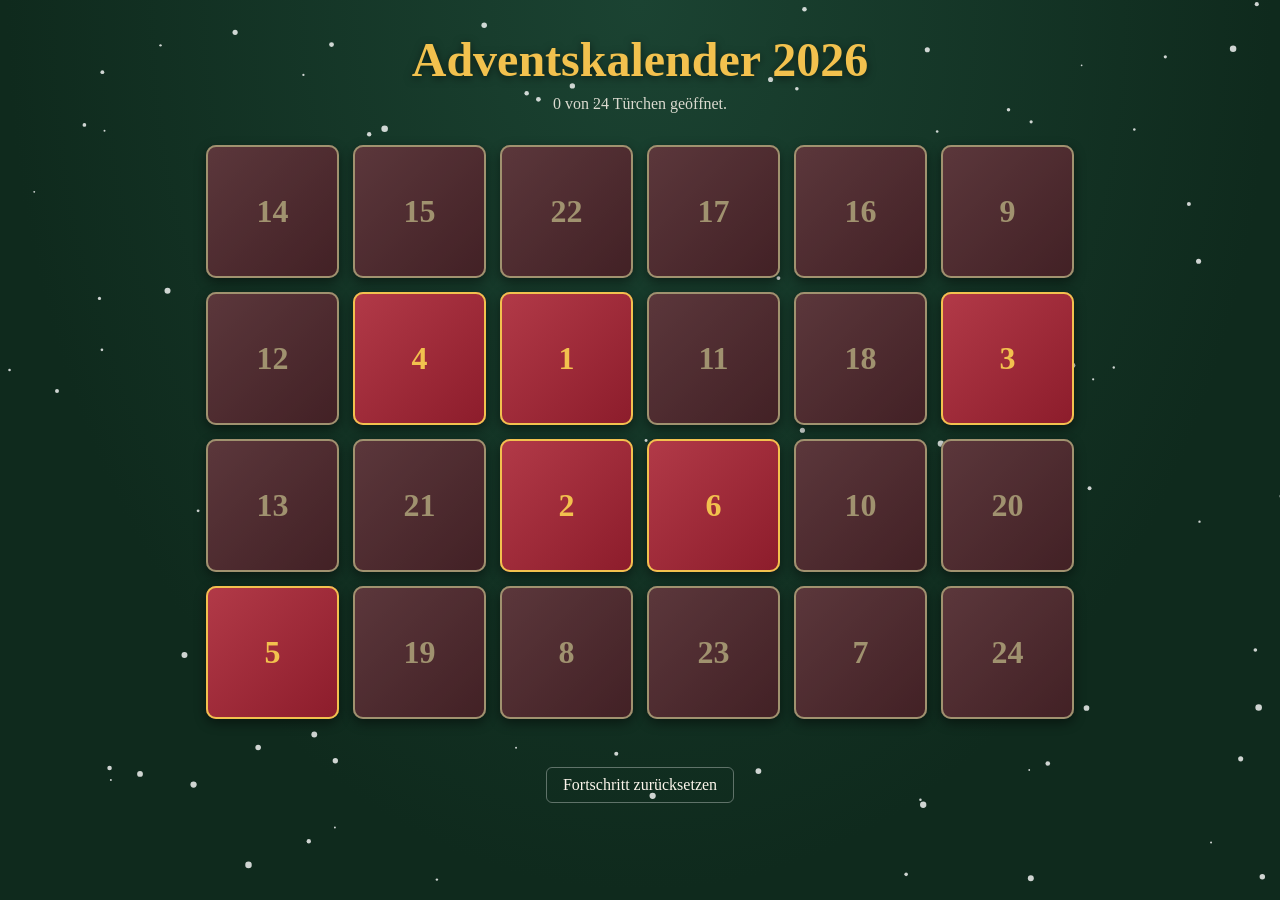
==== index.html @ be3692cd "Digitaler Adventskalender: 24 Türchen, Datumssperre, Speicherung, Schneefall Co-Authored-By: Claude " ====
<!doctype html>
<html lang="de">
<head>
  <meta charset="utf-8">
  <meta name="viewport" content="width=device-width, initial-scale=1">
  <title>Digitaler Adventskalender</title>
  <link rel="stylesheet" href="style.css">
</head>
<body>
  <canvas id="schnee" aria-hidden="true"></canvas>

  <header>
    <h1>Adventskalender <span id="jahr"></span></h1>
    <p id="status"></p>
  </header>

  <main id="kalender" aria-label="24 Türchen"></main>

  <footer>
    <button id="zuruecksetzen" type="button">Fortschritt zurücksetzen</button>
  </footer>

  <dialog id="dialog">
    <article>
      <p class="tag" id="dialog-tag"></p>
      <h2 id="dialog-titel"></h2>
      <div id="dialog-inhalt"></div>
      <button id="dialog-schliessen" type="button">Schließen</button>
    </article>
  </dialog>

  <script src="inhalte.js"></script>
  <script src="app.js"></script>
</body>
</html>
---- style.css ----
:root {
  --bg: #0f2a1d;
  --bg2: #1b4332;
  --tuer: #b23a48;
  --tuer2: #8c1c2b;
  --gold: #f2c14e;
  --text: #fdf6ec;
  --offen: #2d6a4f;
  --gesperrt: #4a4e57;
}
* { box-sizing: border-box; }
body {
  margin: 0;
  min-height: 100vh;
  font-family: Georgia, "Times New Roman", serif;
  color: var(--text);
  background: radial-gradient(ellipse at top, var(--bg2), var(--bg) 70%);
  background-attachment: fixed;
}
#schnee { position: fixed; inset: 0; pointer-events: none; z-index: 0; }
header, main, footer { position: relative; z-index: 1; }
header { text-align: center; padding: 2rem 1rem 1rem; }
h1 { margin: 0; font-size: clamp(1.8rem, 5vw, 3rem); color: var(--gold); text-shadow: 0 2px 8px #0008; }
#status { margin: .5rem 0 0; opacity: .85; }

#kalender {
  display: grid;
  grid-template-columns: repeat(6, 1fr);
  gap: 14px;
  max-width: 900px;
  margin: 1rem auto;
  padding: 0 16px;
}
.tuer {
  aspect-ratio: 1;
  perspective: 600px;
  border: none;
  padding: 0;
  background: transparent;
  cursor: pointer;
  font: inherit;
  color: inherit;
}
.tuer-innen {
  position: relative;
  width: 100%; height: 100%;
  border-radius: 10px;
  background: var(--offen);
  box-shadow: inset 0 0 0 2px #fff2;
  display: grid; place-items: center;
  font-size: 2.2rem;
}
.tuer-blatt {
  position: absolute; inset: 0;
  border-radius: 10px;
  background: linear-gradient(135deg, var(--tuer), var(--tuer2));
  box-shadow: 0 4px 12px #0007, inset 0 0 0 2px var(--gold);
  display: grid; place-items: center;
  font-size: 2rem; font-weight: bold; color: var(--gold);
  transform-origin: left center;
  transition: transform .8s cubic-bezier(.3,.7,.3,1);
  backface-visibility: hidden;
}
.tuer.offen .tuer-blatt { transform: rotateY(-105deg); }
.tuer.gesperrt { cursor: not-allowed; }
.tuer.gesperrt .tuer-blatt { filter: grayscale(.6) brightness(.75); }
.tuer.heute .tuer-blatt { animation: leuchten 1.6s ease-in-out infinite alternate; }
.tuer:focus-visible { outline: 3px solid var(--gold); outline-offset: 3px; border-radius: 10px; }
.tuer.wackeln { animation: wackeln .4s; }

@keyframes leuchten { to { box-shadow: 0 0 22px var(--gold), inset 0 0 0 2px var(--gold); } }
@keyframes wackeln {
  25% { transform: translateX(-5px); } 75% { transform: translateX(5px); }
}

footer { text-align: center; padding: 2rem 1rem; }
button { font: inherit; }
#zuruecksetzen, #dialog-schliessen {
  background: transparent; color: var(--text);
  border: 1px solid #fff5; border-radius: 6px; padding: .5rem 1rem; cursor: pointer;
}
#zuruecksetzen:hover, #dialog-schliessen:hover { border-color: var(--gold); color: var(--gold); }

dialog {
  border: none; border-radius: 14px; padding: 0;
  max-width: min(520px, calc(100vw - 32px));
  background: #fdf6ec; color: #2b2b2b;
  box-shadow: 0 10px 40px #000a;
}
dialog::backdrop { background: #000a; }
dialog article { padding: 1.5rem; text-align: center; }
dialog .tag { margin: 0; color: var(--tuer); font-weight: bold; letter-spacing: .1em; text-transform: uppercase; }
dialog h2 { margin: .3rem 0 1rem; }
#dialog-inhalt { font-size: 1.1rem; line-height: 1.5; }
#dialog-inhalt .emoji { font-size: 4rem; display: block; margin-bottom: .5rem; }
#dialog-inhalt img { max-width: 100%; border-radius: 8px; }
#dialog-inhalt a { color: var(--tuer2); }
#dialog-schliessen { margin-top: 1.2rem; color: #2b2b2b; border-color: #0004; }

@media (max-width: 700px) { #kalender { grid-template-columns: repeat(4, 1fr); } }
@media (max-width: 420px) { #kalender { grid-template-columns: repeat(3, 1fr); gap: 10px; } .tuer-blatt { font-size: 1.5rem; } }

@media (prefers-reduced-motion: reduce) {
  .tuer-blatt { transition: none; }
  .tuer.heute .tuer-blatt, .tuer.wackeln { animation: none; }
}
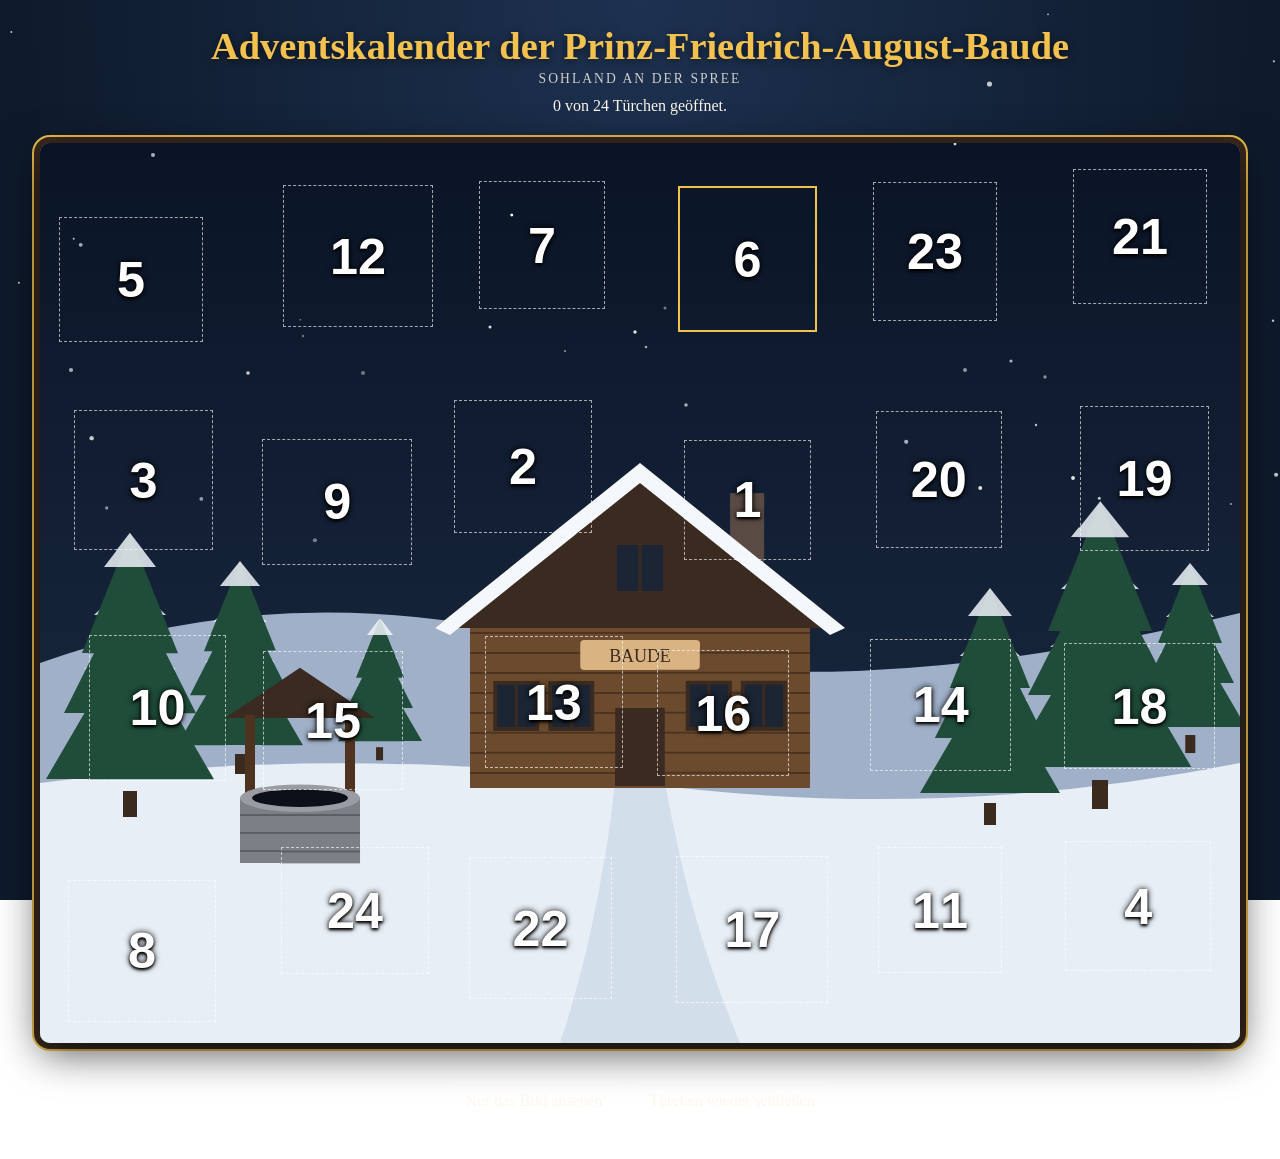
==== commit 9ba053aa: "Kalender nach Baude-Vorbild: Gesamtbild mit Vorher/Nachher-Türchen, Kapitelseiten mit Hörbuch Co-Aut" ====
--- a/index.html
+++ b/index.html
@@ -3,33 +3,33 @@
 <head>
   <meta charset="utf-8">
   <meta name="viewport" content="width=device-width, initial-scale=1">
-  <title>Digitaler Adventskalender</title>
+  <title>Adventskalender</title>
   <link rel="stylesheet" href="style.css">
 </head>
 <body>
   <canvas id="schnee" aria-hidden="true"></canvas>
 
   <header>
-    <h1>Adventskalender <span id="jahr"></span></h1>
-    <p id="status"></p>
+    <h1 id="titel"></h1>
+    <p class="untertitel" id="untertitel"></p>
+    <p id="status" aria-live="polite"></p>
   </header>
 
-  <main id="kalender" aria-label="24 Türchen"></main>
+  <main>
+    <div id="bild" class="bild" role="group" aria-label="Kalenderbild mit 24 Türchen">
+      <img id="basis" class="basis" alt="">
+    </div>
+  </main>
 
   <footer>
-    <button id="zuruecksetzen" type="button">Fortschritt zurücksetzen</button>
+    <button id="nur-bild" type="button" aria-pressed="false">Nur das Bild ansehen</button>
+    <button id="zuruecksetzen" type="button">Türchen wieder schließen</button>
   </footer>
 
-  <dialog id="dialog">
-    <article>
-      <p class="tag" id="dialog-tag"></p>
-      <h2 id="dialog-titel"></h2>
-      <div id="dialog-inhalt"></div>
-      <button id="dialog-schliessen" type="button">Schließen</button>
-    </article>
-  </dialog>
-
-  <script src="inhalte.js"></script>
+  <script src="daten.js"></script>
+  <script src="geschichte.js"></script>
+  <script src="gemeinsam.js"></script>
   <script src="app.js"></script>
+  <script src="schnee.js"></script>
 </body>
 </html>
--- a/style.css
+++ b/style.css
@@ -1,12 +1,11 @@
 :root {
-  --bg: #0f2a1d;
-  --bg2: #1b4332;
-  --tuer: #b23a48;
-  --tuer2: #8c1c2b;
+  --bg: #0e1a2b;
+  --bg2: #1d3150;
+  --rot: #b23a48;
   --gold: #f2c14e;
   --text: #fdf6ec;
-  --offen: #2d6a4f;
-  --gesperrt: #4a4e57;
+  --papier: #fbf5e9;
+  --tinte: #2e2620;
 }
 * { box-sizing: border-box; }
 body {
@@ -14,93 +13,117 @@
   min-height: 100vh;
   font-family: Georgia, "Times New Roman", serif;
   color: var(--text);
-  background: radial-gradient(ellipse at top, var(--bg2), var(--bg) 70%);
-  background-attachment: fixed;
+  background: radial-gradient(ellipse at top, var(--bg2), var(--bg) 70%) fixed;
 }
 #schnee { position: fixed; inset: 0; pointer-events: none; z-index: 0; }
 header, main, footer { position: relative; z-index: 1; }
-header { text-align: center; padding: 2rem 1rem 1rem; }
-h1 { margin: 0; font-size: clamp(1.8rem, 5vw, 3rem); color: var(--gold); text-shadow: 0 2px 8px #0008; }
-#status { margin: .5rem 0 0; opacity: .85; }
+header { text-align: center; padding: 1.5rem 16px .5rem; }
+h1 { margin: 0; font-size: clamp(1.4rem, 4vw, 2.4rem); color: var(--gold); text-shadow: 0 2px 8px #0008; }
+.untertitel { margin: .2rem 0 0; letter-spacing: .15em; text-transform: uppercase; font-size: .85rem; opacity: .8; }
+#status { margin: .6rem 0 0; min-height: 1.4em; }
+main { padding: 0 16px; }
 
-#kalender {
-  display: grid;
-  grid-template-columns: repeat(6, 1fr);
-  gap: 14px;
-  max-width: 900px;
+/* ---------- Kalenderbild ---------- */
+.bild {
+  position: relative;
+  max-width: 1200px;
   margin: 1rem auto;
-  padding: 0 16px;
+  container-type: inline-size;
+  border-radius: 10px;
+  overflow: hidden;
+  box-shadow: 0 10px 40px #000a, 0 0 0 6px #3a2a20, 0 0 0 8px var(--gold);
 }
-.tuer {
-  aspect-ratio: 1;
-  perspective: 600px;
-  border: none;
-  padding: 0;
-  background: transparent;
-  cursor: pointer;
-  font: inherit;
-  color: inherit;
+.basis { display: block; width: 100%; height: 100%; }
+.slot { position: absolute; perspective: 900px; }
+.slot.offen, .slot:has(.blatt:focus-visible) { z-index: 2; }
+.dahinter {
+  position: absolute; inset: 0;
+  background: var(--nachher) var(--bp) / var(--bs) no-repeat;
+  box-shadow: inset 0 0 10px #000c;
 }
-.tuer-innen {
-  position: relative;
-  width: 100%; height: 100%;
-  border-radius: 10px;
-  background: var(--offen);
-  box-shadow: inset 0 0 0 2px #fff2;
+.blatt {
+  position: absolute; inset: 0;
+  padding: 0; border: 0; background: none; cursor: pointer;
+  transform-origin: left center;
+  transform-style: preserve-3d;
+  transition: transform .9s cubic-bezier(.3,.7,.3,1);
+}
+.vorne, .hinten { position: absolute; inset: 0; backface-visibility: hidden; }
+.vorne {
+  background: var(--vorher) var(--bp) / var(--bs) no-repeat;
+  outline: 1.5px dashed #ffffffa0; outline-offset: -2px;
   display: grid; place-items: center;
-  font-size: 2.2rem;
 }
-.tuer-blatt {
-  position: absolute; inset: 0;
-  border-radius: 10px;
-  background: linear-gradient(135deg, var(--tuer), var(--tuer2));
-  box-shadow: 0 4px 12px #0007, inset 0 0 0 2px var(--gold);
-  display: grid; place-items: center;
-  font-size: 2rem; font-weight: bold; color: var(--gold);
-  transform-origin: left center;
-  transition: transform .8s cubic-bezier(.3,.7,.3,1);
-  backface-visibility: hidden;
+.hinten { background: var(--papier); transform: rotateY(180deg); box-shadow: inset 0 0 8px #0004; }
+.zahl {
+  font-size: 4.2cqw; font-weight: bold; color: #fff;
+  text-shadow: 0 0 6px #000, 0 2px 3px #000;
 }
-.tuer.offen .tuer-blatt { transform: rotateY(-105deg); }
-.tuer.gesperrt { cursor: not-allowed; }
-.tuer.gesperrt .tuer-blatt { filter: grayscale(.6) brightness(.75); }
-.tuer.heute .tuer-blatt { animation: leuchten 1.6s ease-in-out infinite alternate; }
-.tuer:focus-visible { outline: 3px solid var(--gold); outline-offset: 3px; border-radius: 10px; }
-.tuer.wackeln { animation: wackeln .4s; }
+.slot.offen .blatt { transform: rotateY(-115deg); }
+.slot.gesperrt .blatt { cursor: not-allowed; }
+.slot.heute .vorne { outline: 2px solid var(--gold); animation: leuchten 1.6s ease-in-out infinite alternate; }
+.blatt:focus-visible { outline: none; }
+.blatt:focus-visible .vorne { outline: 3px solid var(--gold); }
+.slot.wackeln { animation: wackeln .4s; }
 
-@keyframes leuchten { to { box-shadow: 0 0 22px var(--gold), inset 0 0 0 2px var(--gold); } }
-@keyframes wackeln {
-  25% { transform: translateX(-5px); } 75% { transform: translateX(5px); }
+.kapitel-link {
+  position: absolute; left: 50%; bottom: 6%;
+  transform: translateX(-50%);
+  white-space: nowrap;
+  font-size: 1.5cqw; padding: .25em .6em; border-radius: 99px;
+  background: var(--rot); color: #fff; text-decoration: none;
+  box-shadow: 0 2px 6px #0008;
+  opacity: 0; pointer-events: none; transition: opacity .4s .6s;
+}
+.slot.offen .kapitel-link { opacity: 1; pointer-events: auto; }
+.kapitel-link:hover, .kapitel-link:focus-visible { background: var(--gold); color: var(--tinte); outline: none; }
+.slot:not(.offen) .kapitel-link { visibility: hidden; }
+
+.bild.nur-bild .slot.offen .blatt,
+.bild.nur-bild .kapitel-link { opacity: 0; pointer-events: none; transition-delay: 0s; }
+.bild.nur-bild .dahinter { box-shadow: none; }
+
+@keyframes leuchten { to { box-shadow: 0 0 16px 4px var(--gold); } }
+@keyframes wackeln { 25% { transform: translateX(-4px); } 75% { transform: translateX(4px); } }
+
+footer { text-align: center; padding: 1.5rem 16px 2.5rem; display: flex; gap: .8rem; justify-content: center; flex-wrap: wrap; }
+footer button {
+  font: inherit; background: transparent; color: var(--text);
+  border: 1px solid #fff5; border-radius: 6px; padding: .5rem 1rem; cursor: pointer;
+}
+footer button:hover { border-color: var(--gold); color: var(--gold); }
+
+@media (max-width: 600px) {
+  .zahl { font-size: 5.5cqw; }
+  .kapitel-link { font-size: 2.6cqw; }
 }
 
-footer { text-align: center; padding: 2rem 1rem; }
-button { font: inherit; }
-#zuruecksetzen, #dialog-schliessen {
-  background: transparent; color: var(--text);
-  border: 1px solid #fff5; border-radius: 6px; padding: .5rem 1rem; cursor: pointer;
+/* ---------- Kapitelseite ---------- */
+.kapitelseite main { max-width: 720px; margin: 0 auto; padding: 1rem 16px 3rem; }
+.oben a { color: var(--gold); text-decoration: none; }
+.pergament {
+  margin-top: 1rem; padding: clamp(1.2rem, 5vw, 2.5rem);
+  background: var(--papier); color: var(--tinte);
+  border-radius: 10px; box-shadow: 0 10px 40px #000a;
 }
-#zuruecksetzen:hover, #dialog-schliessen:hover { border-color: var(--gold); color: var(--gold); }
-
-dialog {
-  border: none; border-radius: 14px; padding: 0;
-  max-width: min(520px, calc(100vw - 32px));
-  background: #fdf6ec; color: #2b2b2b;
-  box-shadow: 0 10px 40px #000a;
+.vignette {
+  width: min(260px, 70%); margin: 0 auto 1.2rem;
+  border-radius: 8px; box-shadow: 0 0 0 4px #fff, 0 4px 14px #0006;
+  background-repeat: no-repeat;
 }
-dialog::backdrop { background: #000a; }
-dialog article { padding: 1.5rem; text-align: center; }
-dialog .tag { margin: 0; color: var(--tuer); font-weight: bold; letter-spacing: .1em; text-transform: uppercase; }
-dialog h2 { margin: .3rem 0 1rem; }
-#dialog-inhalt { font-size: 1.1rem; line-height: 1.5; }
-#dialog-inhalt .emoji { font-size: 4rem; display: block; margin-bottom: .5rem; }
-#dialog-inhalt img { max-width: 100%; border-radius: 8px; }
-#dialog-inhalt a { color: var(--tuer2); }
-#dialog-schliessen { margin-top: 1.2rem; color: #2b2b2b; border-color: #0004; }
-
-@media (max-width: 700px) { #kalender { grid-template-columns: repeat(4, 1fr); } }
-@media (max-width: 420px) { #kalender { grid-template-columns: repeat(3, 1fr); gap: 10px; } .tuer-blatt { font-size: 1.5rem; } }
+.vignette[hidden] { display: none; }
+.pergament .tag { margin: 0; text-align: center; color: var(--rot); font-weight: bold; letter-spacing: .1em; text-transform: uppercase; font-size: .85rem; }
+.pergament h1 { color: var(--tinte); text-shadow: none; text-align: center; margin: .3rem 0 .2rem; }
+.geschichte-titel { text-align: center; font-style: italic; opacity: .7; margin: 0 0 1.5rem; }
+#kapitel-inhalt p { font-size: 1.12rem; line-height: 1.7; margin: 0 0 1em; }
+.hoerbuch { margin: 0 0 1.5rem; padding: 1rem; background: #efe5d0; border-radius: 8px; text-align: center; }
+.hoerbuch figcaption { margin-bottom: .5rem; font-weight: bold; }
+.hoerbuch audio { width: 100%; }
+.blaettern { display: flex; justify-content: space-between; margin-top: 2rem; border-top: 1px solid #0002; padding-top: 1rem; }
+.blaettern a { color: var(--rot); text-decoration: none; font-weight: bold; }
+.blaettern a:not([href]) { visibility: hidden; }
 
 @media (prefers-reduced-motion: reduce) {
-  .tuer-blatt { transition: none; }
-  .tuer.heute .tuer-blatt, .tuer.wackeln { animation: none; }
+  .blatt { transition: none; }
+  .slot.heute .vorne, .slot.wackeln { animation: none; }
 }
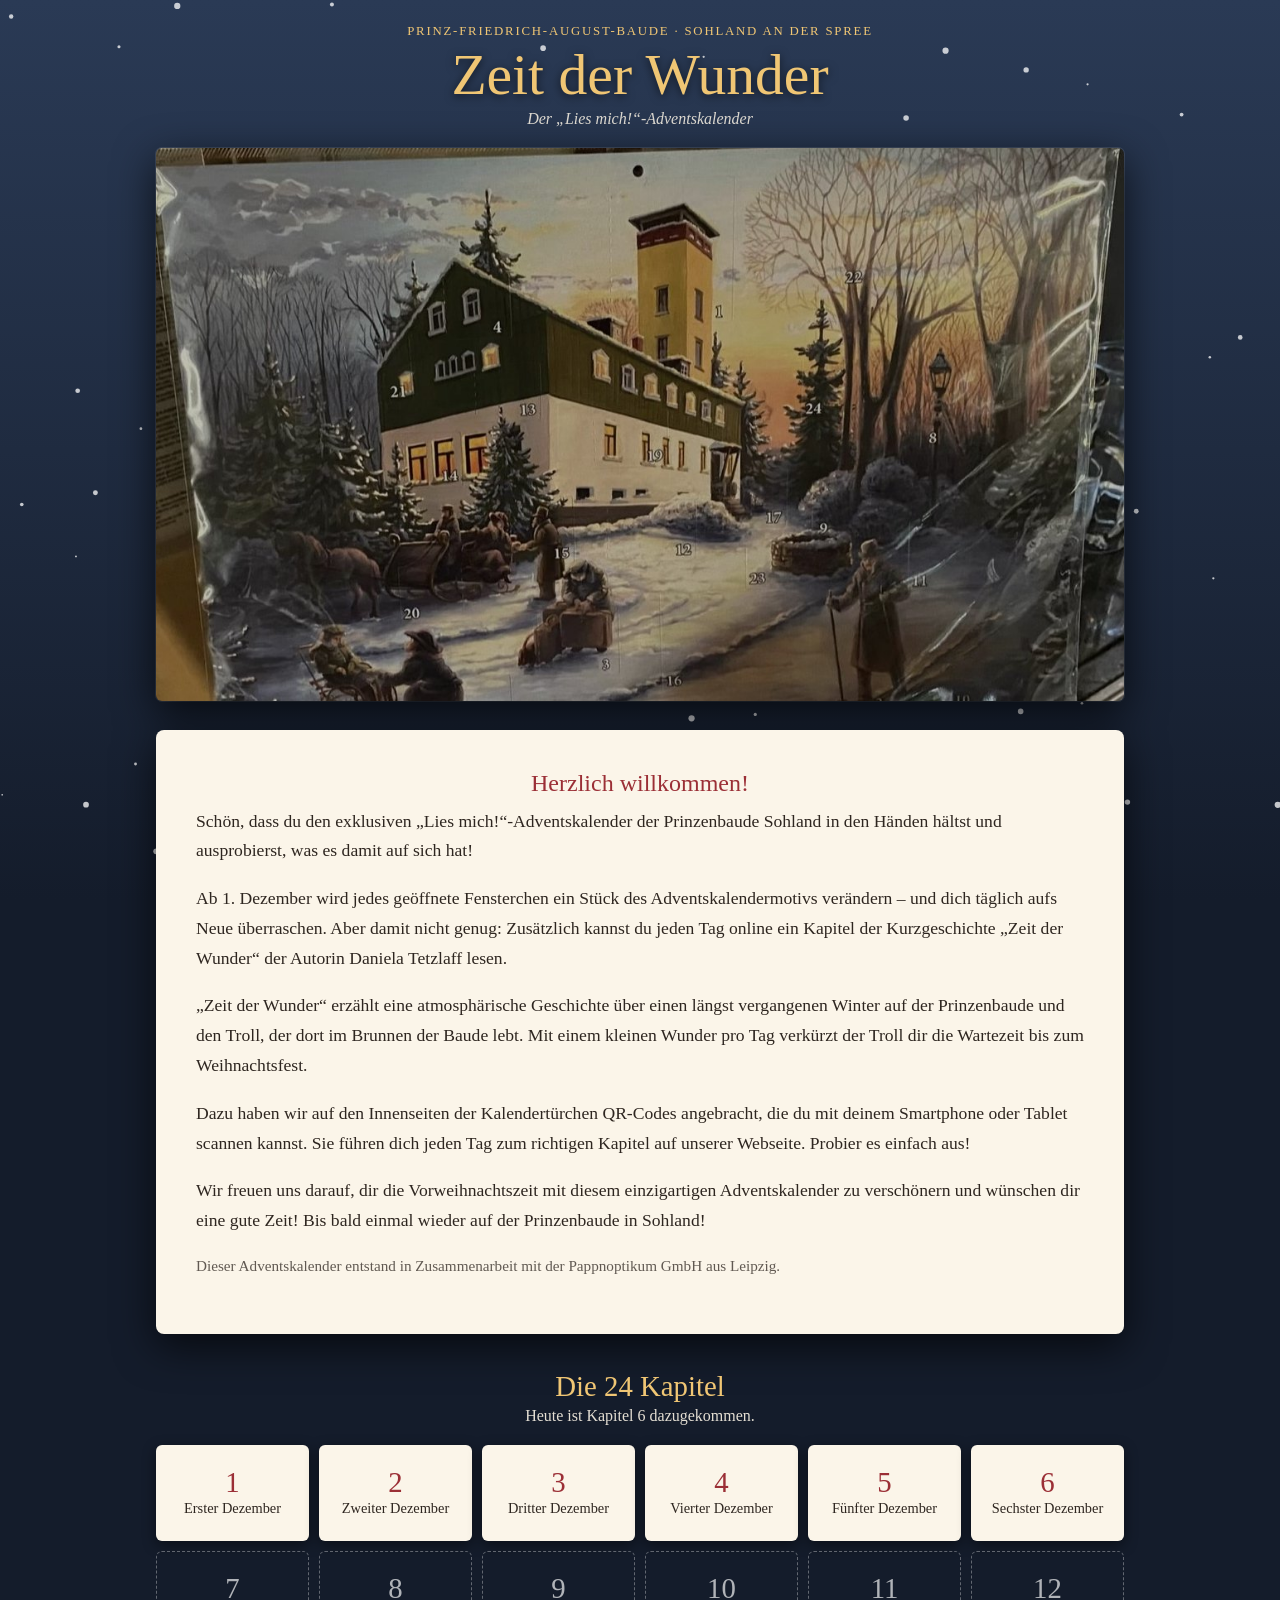
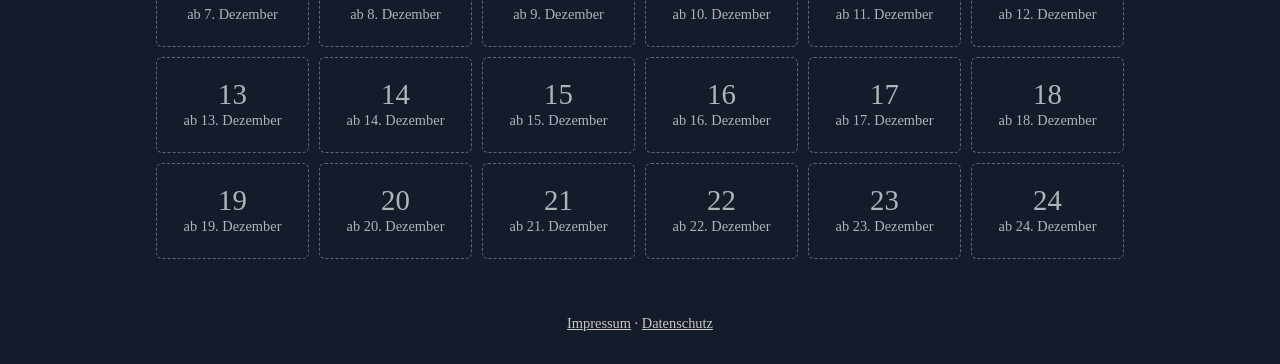
==== commit e650ca7c: "Webseite für die QR-Codes des gedruckten Kalenders: Geschichte „Zeit der Wunder“ in 24 Kapiteln Co-A" ====
--- a/index.html
+++ b/index.html
@@ -3,33 +3,47 @@
 <head>
   <meta charset="utf-8">
   <meta name="viewport" content="width=device-width, initial-scale=1">
-  <title>Adventskalender</title>
+  <title>Zeit der Wunder – Adventskalender der Prinzenbaude Sohland</title>
+  <meta name="description" content="Der „Lies mich!“-Adventskalender der Prinz-Friedrich-August-Baude in Sohland an der Spree: jeden Tag ein Kapitel der Geschichte „Zeit der Wunder“ von Daniela Tetzlaff.">
   <link rel="stylesheet" href="style.css">
 </head>
 <body>
   <canvas id="schnee" aria-hidden="true"></canvas>
+  <main class="seite">
+    <header class="kopf">
+      <p class="kicker">Prinz-Friedrich-August-Baude · Sohland an der Spree</p>
+      <h1>Zeit der Wunder</h1>
+      <p class="unterzeile">Der „Lies mich!“-Adventskalender</p>
+    </header>
 
-  <header>
-    <h1 id="titel"></h1>
-    <p class="untertitel" id="untertitel"></p>
-    <p id="status" aria-live="polite"></p>
-  </header>
+    <figure class="kalenderbild">
+      <img src="bilder/kalender.jpg" width="1168" height="668"
+           alt="Das Kalendermotiv: die Prinz-Friedrich-August-Baude mit Turm im Winter, davor Pferdeschlitten, Gäste und der alte Brunnen.">
+    </figure>
 
-  <main>
-    <div id="bild" class="bild" role="group" aria-label="Kalenderbild mit 24 Türchen">
-      <img id="basis" class="basis" alt="">
-    </div>
+    <section class="pergament begruessung">
+      <h2>Herzlich willkommen!</h2>
+      <p>Schön, dass du den exklusiven „Lies mich!“-Adventskalender der Prinzenbaude Sohland in den Händen hältst und ausprobierst, was es damit auf sich hat!</p>
+      <p>Ab 1. Dezember wird jedes geöffnete Fensterchen ein Stück des Adventskalendermotivs verändern – und dich täglich aufs Neue überraschen. Aber damit nicht genug: Zusätzlich kannst du jeden Tag online ein Kapitel der Kurzgeschichte „Zeit der Wunder“ der Autorin Daniela Tetzlaff lesen.</p>
+      <p>„Zeit der Wunder“ erzählt eine atmosphärische Geschichte über einen längst vergangenen Winter auf der Prinzenbaude und den Troll, der dort im Brunnen der Baude lebt. Mit einem kleinen Wunder pro Tag verkürzt der Troll dir die Wartezeit bis zum Weihnachtsfest.</p>
+      <p>Dazu haben wir auf den Innenseiten der Kalendertürchen QR-Codes angebracht, die du mit deinem Smartphone oder Tablet scannen kannst. Sie führen dich jeden Tag zum richtigen Kapitel auf unserer Webseite. Probier es einfach aus!</p>
+      <p>Wir freuen uns darauf, dir die Vorweihnachtszeit mit diesem einzigartigen Adventskalender zu verschönern und wünschen dir eine gute Zeit! Bis bald einmal wieder auf der Prinzenbaude in Sohland!</p>
+      <p class="klein">Dieser Adventskalender entstand in Zusammenarbeit mit der Pappnoptikum GmbH aus Leipzig.</p>
+    </section>
+
+    <section class="kapitelwahl" aria-labelledby="kapitel-ueberschrift">
+      <h2 id="kapitel-ueberschrift">Die 24 Kapitel</h2>
+      <p id="hinweis" class="hinweis"></p>
+      <ol id="kapitelliste" class="kapitelliste"></ol>
+    </section>
   </main>
-
-  <footer>
-    <button id="nur-bild" type="button" aria-pressed="false">Nur das Bild ansehen</button>
-    <button id="zuruecksetzen" type="button">Türchen wieder schließen</button>
+  <footer class="fuss">
+    <a href="impressum.html">Impressum</a> · <a href="datenschutz.html">Datenschutz</a>
   </footer>
 
-  <script src="daten.js"></script>
   <script src="geschichte.js"></script>
   <script src="gemeinsam.js"></script>
-  <script src="app.js"></script>
+  <script src="start.js"></script>
   <script src="schnee.js"></script>
 </body>
 </html>
--- a/style.css
+++ b/style.css
@@ -1,129 +1,101 @@
 :root {
-  --bg: #0e1a2b;
-  --bg2: #1d3150;
-  --rot: #b23a48;
-  --gold: #f2c14e;
-  --text: #fdf6ec;
+  --nacht: #141c2b;
+  --nacht2: #2a3a55;
+  --abend: #e9a35b;
+  --gold: #f0c674;
+  --text: #fbf4e6;
   --papier: #fbf5e9;
   --tinte: #2e2620;
+  --rot: #9b2f36;
+  --gruen: #2f4a35;
 }
 * { box-sizing: border-box; }
+html { -webkit-text-size-adjust: 100%; background: var(--nacht); }
 body {
   margin: 0;
   min-height: 100vh;
-  font-family: Georgia, "Times New Roman", serif;
+  display: flex; flex-direction: column;
+  font-family: Georgia, "Iowan Old Style", "Palatino Linotype", serif;
   color: var(--text);
-  background: radial-gradient(ellipse at top, var(--bg2), var(--bg) 70%) fixed;
+  background: var(--nacht) linear-gradient(180deg, var(--nacht2), var(--nacht)) top / 100% 900px no-repeat;
 }
 #schnee { position: fixed; inset: 0; pointer-events: none; z-index: 0; }
-header, main, footer { position: relative; z-index: 1; }
-header { text-align: center; padding: 1.5rem 16px .5rem; }
-h1 { margin: 0; font-size: clamp(1.4rem, 4vw, 2.4rem); color: var(--gold); text-shadow: 0 2px 8px #0008; }
-.untertitel { margin: .2rem 0 0; letter-spacing: .15em; text-transform: uppercase; font-size: .85rem; opacity: .8; }
-#status { margin: .6rem 0 0; min-height: 1.4em; }
-main { padding: 0 16px; }
+.seite, .fuss { position: relative; z-index: 1; }
+.seite { width: 100%; max-width: 1000px; margin: 0 auto; padding: 1.5rem 16px 2rem; flex: 1; }
+.seite.schmal { max-width: 720px; }
 
-/* ---------- Kalenderbild ---------- */
-.bild {
-  position: relative;
-  max-width: 1200px;
-  margin: 1rem auto;
-  container-type: inline-size;
-  border-radius: 10px;
-  overflow: hidden;
-  box-shadow: 0 10px 40px #000a, 0 0 0 6px #3a2a20, 0 0 0 8px var(--gold);
-}
-.basis { display: block; width: 100%; height: 100%; }
-.slot { position: absolute; perspective: 900px; }
-.slot.offen, .slot:has(.blatt:focus-visible) { z-index: 2; }
-.dahinter {
-  position: absolute; inset: 0;
-  background: var(--nachher) var(--bp) / var(--bs) no-repeat;
-  box-shadow: inset 0 0 10px #000c;
-}
-.blatt {
-  position: absolute; inset: 0;
-  padding: 0; border: 0; background: none; cursor: pointer;
-  transform-origin: left center;
-  transform-style: preserve-3d;
-  transition: transform .9s cubic-bezier(.3,.7,.3,1);
-}
-.vorne, .hinten { position: absolute; inset: 0; backface-visibility: hidden; }
-.vorne {
-  background: var(--vorher) var(--bp) / var(--bs) no-repeat;
-  outline: 1.5px dashed #ffffffa0; outline-offset: -2px;
-  display: grid; place-items: center;
-}
-.hinten { background: var(--papier); transform: rotateY(180deg); box-shadow: inset 0 0 8px #0004; }
-.zahl {
-  font-size: 4.2cqw; font-weight: bold; color: #fff;
-  text-shadow: 0 0 6px #000, 0 2px 3px #000;
-}
-.slot.offen .blatt { transform: rotateY(-115deg); }
-.slot.gesperrt .blatt { cursor: not-allowed; }
-.slot.heute .vorne { outline: 2px solid var(--gold); animation: leuchten 1.6s ease-in-out infinite alternate; }
-.blatt:focus-visible { outline: none; }
-.blatt:focus-visible .vorne { outline: 3px solid var(--gold); }
-.slot.wackeln { animation: wackeln .4s; }
+.kopf { text-align: center; margin-bottom: 1.2rem; }
+.kicker { margin: 0; font-size: .8rem; letter-spacing: .14em; text-transform: uppercase; color: var(--gold); }
+.kicker.dunkel { color: var(--rot); text-align: center; }
+h1 { margin: .2rem 0; font-weight: normal; font-size: clamp(2.2rem, 7vw, 3.6rem); color: var(--gold); text-shadow: 0 2px 10px #0009; }
+.unterzeile { margin: 0; font-style: italic; opacity: .85; }
 
-.kapitel-link {
-  position: absolute; left: 50%; bottom: 6%;
-  transform: translateX(-50%);
-  white-space: nowrap;
-  font-size: 1.5cqw; padding: .25em .6em; border-radius: 99px;
-  background: var(--rot); color: #fff; text-decoration: none;
-  box-shadow: 0 2px 6px #0008;
-  opacity: 0; pointer-events: none; transition: opacity .4s .6s;
-}
-.slot.offen .kapitel-link { opacity: 1; pointer-events: auto; }
-.kapitel-link:hover, .kapitel-link:focus-visible { background: var(--gold); color: var(--tinte); outline: none; }
-.slot:not(.offen) .kapitel-link { visibility: hidden; }
-
-.bild.nur-bild .slot.offen .blatt,
-.bild.nur-bild .kapitel-link { opacity: 0; pointer-events: none; transition-delay: 0s; }
-.bild.nur-bild .dahinter { box-shadow: none; }
-
-@keyframes leuchten { to { box-shadow: 0 0 16px 4px var(--gold); } }
-@keyframes wackeln { 25% { transform: translateX(-4px); } 75% { transform: translateX(4px); } }
-
-footer { text-align: center; padding: 1.5rem 16px 2.5rem; display: flex; gap: .8rem; justify-content: center; flex-wrap: wrap; }
-footer button {
-  font: inherit; background: transparent; color: var(--text);
-  border: 1px solid #fff5; border-radius: 6px; padding: .5rem 1rem; cursor: pointer;
-}
-footer button:hover { border-color: var(--gold); color: var(--gold); }
-
-@media (max-width: 600px) {
-  .zahl { font-size: 5.5cqw; }
-  .kapitel-link { font-size: 2.6cqw; }
+.kalenderbild { margin: 0 0 1.8rem; }
+.kalenderbild img {
+  display: block; width: 100%; height: auto; border-radius: 6px;
+  box-shadow: 0 12px 40px #000b, 0 0 0 1px #ffffff20;
 }
 
-/* ---------- Kapitelseite ---------- */
-.kapitelseite main { max-width: 720px; margin: 0 auto; padding: 1rem 16px 3rem; }
+.pergament {
+  background: var(--papier); color: var(--tinte);
+  border-radius: 8px; padding: clamp(1.2rem, 5vw, 2.5rem);
+  box-shadow: 0 12px 40px #000a;
+}
+.pergament h1 { color: var(--tinte); text-shadow: none; text-align: center; font-size: clamp(1.7rem, 5.5vw, 2.4rem); }
+.pergament h2 { font-weight: normal; color: var(--rot); margin: 1.4em 0 .4em; }
+.pergament h2:first-child { margin-top: 0; }
+.pergament p, .text p { font-size: 1.1rem; line-height: 1.7; margin: 0 0 1em; }
+.pergament .klein { font-size: .95rem; opacity: .75; }
+.pergament a { color: var(--rot); }
+.begruessung h2 { text-align: center; }
+.werk { text-align: center; font-style: italic; opacity: .7; margin: 0 0 1.8rem !important; }
+
+.text .vers {
+  font-style: italic;
+  margin: 1.6em auto;
+  padding: 1em 1.2em;
+  max-width: 34em;
+  border-left: 3px solid var(--gold);
+  background: #f3e9d4;
+  border-radius: 0 6px 6px 0;
+  line-height: 1.75;
+}
+.text .vers span { display: block; padding-left: 1.2em; text-indent: -1.2em; }
+
+.kapitelwahl { margin-top: 2.2rem; text-align: center; }
+.kapitelwahl h2 { font-weight: normal; color: var(--gold); font-size: 1.8rem; margin: 0 0 .3rem; }
+.hinweis { margin: 0 0 1.2rem; opacity: .9; }
+.kapitelliste {
+  list-style: none; margin: 0; padding: 0;
+  display: grid; grid-template-columns: repeat(auto-fill, minmax(150px, 1fr)); gap: 10px;
+}
+.kapitelliste a, .kapitelliste .zu {
+  display: flex; flex-direction: column; align-items: center; justify-content: center; gap: .2rem;
+  min-height: 96px; padding: .6rem;
+  border-radius: 6px; text-decoration: none;
+}
+.kapitelliste a {
+  background: var(--papier); color: var(--tinte);
+  box-shadow: 0 4px 14px #0007;
+  transition: transform .15s, box-shadow .15s;
+}
+.kapitelliste a:hover, .kapitelliste a:focus-visible { transform: translateY(-2px); box-shadow: 0 8px 20px #000a; outline: 2px solid var(--gold); }
+.kapitelliste .zu { border: 1px dashed #ffffff55; color: #ffffffaa; }
+.kapitelliste .nr { font-size: 1.8rem; line-height: 1; color: var(--rot); }
+.kapitelliste .zu .nr { color: inherit; }
+.kapitelliste .name { font-size: .9rem; }
+
+.oben { margin-bottom: 1rem; }
 .oben a { color: var(--gold); text-decoration: none; }
-.pergament {
-  margin-top: 1rem; padding: clamp(1.2rem, 5vw, 2.5rem);
-  background: var(--papier); color: var(--tinte);
-  border-radius: 10px; box-shadow: 0 10px 40px #000a;
-}
-.vignette {
-  width: min(260px, 70%); margin: 0 auto 1.2rem;
-  border-radius: 8px; box-shadow: 0 0 0 4px #fff, 0 4px 14px #0006;
-  background-repeat: no-repeat;
-}
-.vignette[hidden] { display: none; }
-.pergament .tag { margin: 0; text-align: center; color: var(--rot); font-weight: bold; letter-spacing: .1em; text-transform: uppercase; font-size: .85rem; }
-.pergament h1 { color: var(--tinte); text-shadow: none; text-align: center; margin: .3rem 0 .2rem; }
-.geschichte-titel { text-align: center; font-style: italic; opacity: .7; margin: 0 0 1.5rem; }
-#kapitel-inhalt p { font-size: 1.12rem; line-height: 1.7; margin: 0 0 1em; }
-.hoerbuch { margin: 0 0 1.5rem; padding: 1rem; background: #efe5d0; border-radius: 8px; text-align: center; }
+.oben a:hover { text-decoration: underline; }
+
+.hoerbuch { margin: 0 0 1.6rem; padding: 1rem; background: #efe5d0; border-radius: 8px; text-align: center; }
 .hoerbuch figcaption { margin-bottom: .5rem; font-weight: bold; }
 .hoerbuch audio { width: 100%; }
-.blaettern { display: flex; justify-content: space-between; margin-top: 2rem; border-top: 1px solid #0002; padding-top: 1rem; }
+
+.blaettern { display: flex; justify-content: space-between; gap: 1rem; margin-top: 2rem; border-top: 1px solid #0002; padding-top: 1rem; }
 .blaettern a { color: var(--rot); text-decoration: none; font-weight: bold; }
 .blaettern a:not([href]) { visibility: hidden; }
 
-@media (prefers-reduced-motion: reduce) {
-  .blatt { transition: none; }
-  .slot.heute .vorne, .slot.wackeln { animation: none; }
-}
+.fuss { text-align: center; padding: 1.5rem 16px 2rem; font-size: .9rem; opacity: .8; }
+.fuss a { color: var(--text); }
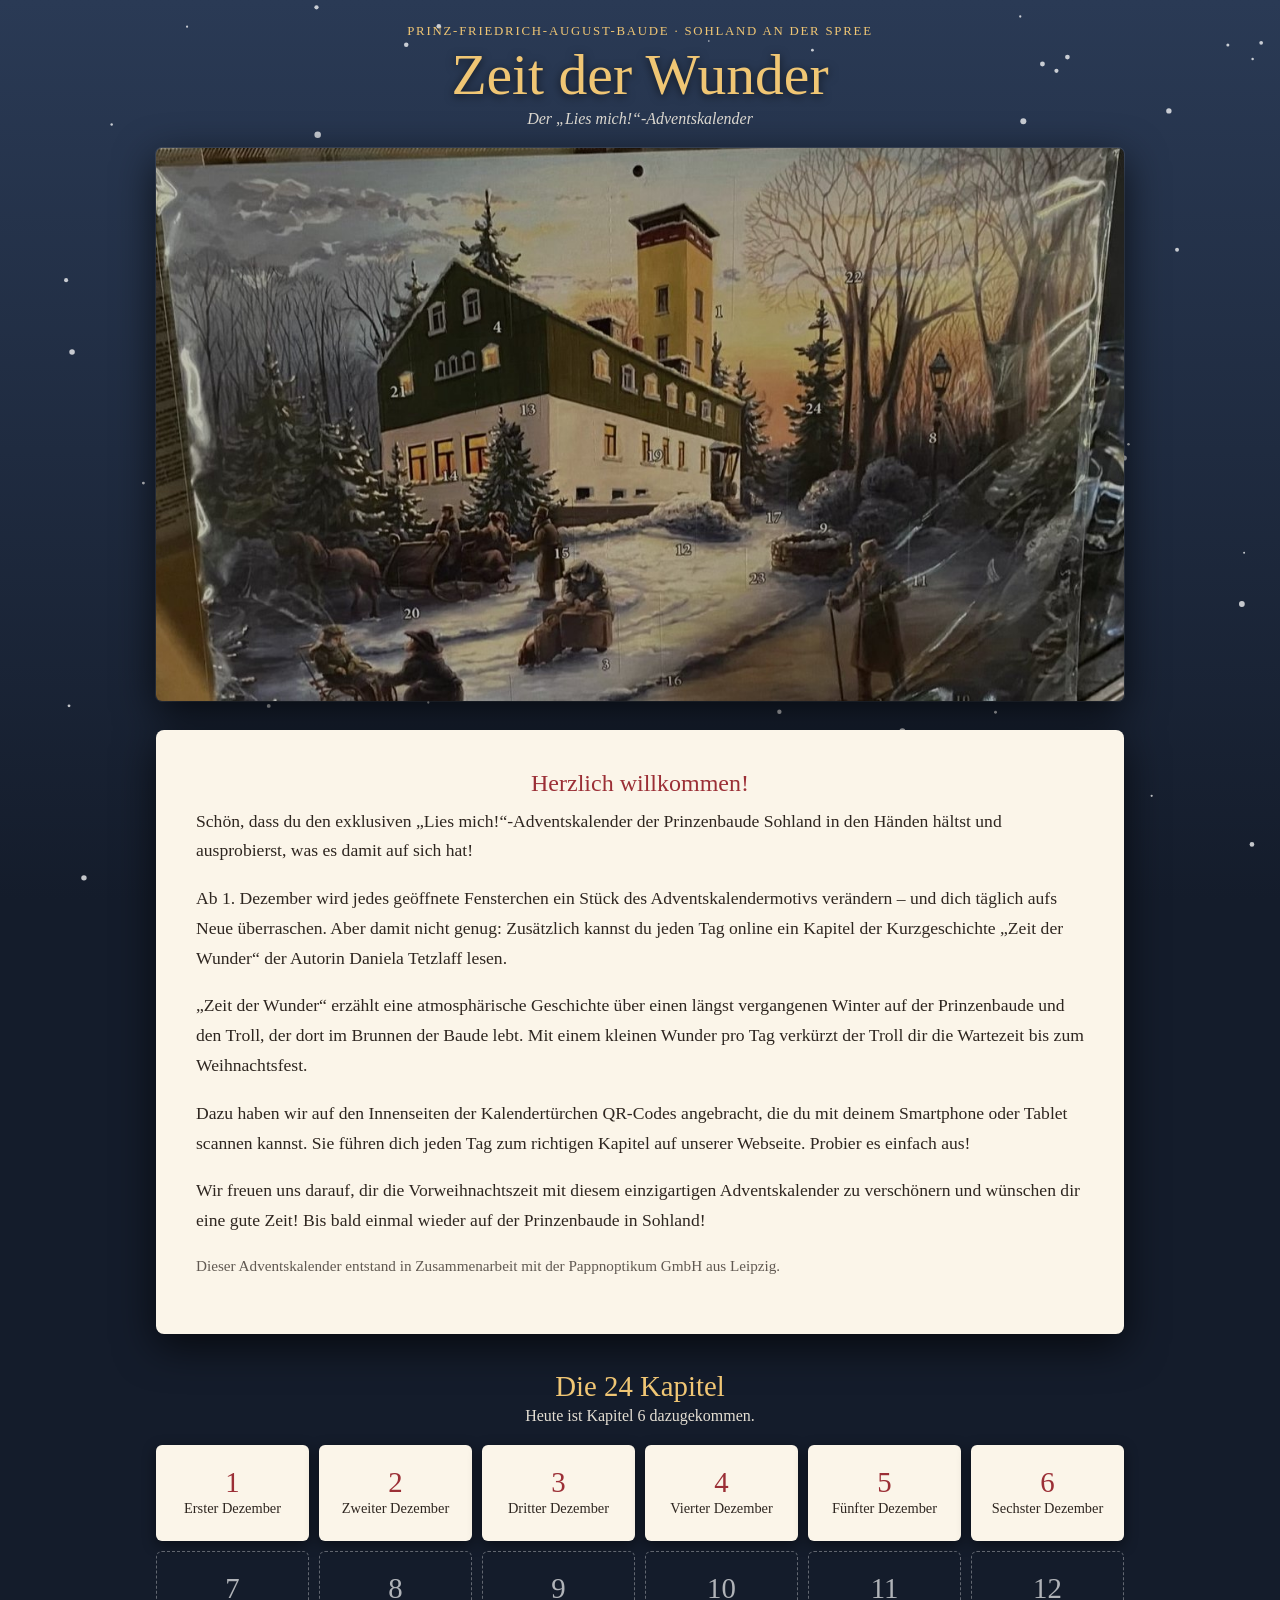
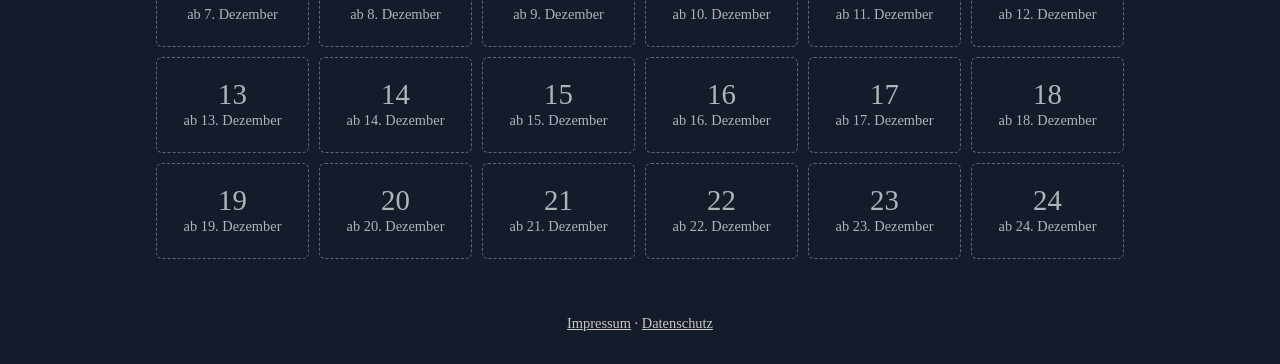
==== commit 22ac95db: "Adressen der gedruckten QR-Codes: /einleitung und /tuer-01 bis /tuer-24 Co-Authored-By: Claude Opus " ====
--- a/index.html
+++ b/index.html
@@ -5,7 +5,7 @@
   <meta name="viewport" content="width=device-width, initial-scale=1">
   <title>Zeit der Wunder – Adventskalender der Prinzenbaude Sohland</title>
   <meta name="description" content="Der „Lies mich!“-Adventskalender der Prinz-Friedrich-August-Baude in Sohland an der Spree: jeden Tag ein Kapitel der Geschichte „Zeit der Wunder“ von Daniela Tetzlaff.">
-  <link rel="stylesheet" href="style.css">
+  <link rel="stylesheet" href="/style.css">
 </head>
 <body>
   <canvas id="schnee" aria-hidden="true"></canvas>
@@ -17,7 +17,7 @@
     </header>
 
     <figure class="kalenderbild">
-      <img src="bilder/kalender.jpg" width="1168" height="668"
+      <img src="/bilder/kalender.jpg" width="1168" height="668"
            alt="Das Kalendermotiv: die Prinz-Friedrich-August-Baude mit Turm im Winter, davor Pferdeschlitten, Gäste und der alte Brunnen.">
     </figure>
 
@@ -38,12 +38,12 @@
     </section>
   </main>
   <footer class="fuss">
-    <a href="impressum.html">Impressum</a> · <a href="datenschutz.html">Datenschutz</a>
+    <a href="/impressum.html">Impressum</a> · <a href="/datenschutz.html">Datenschutz</a>
   </footer>
 
-  <script src="geschichte.js"></script>
-  <script src="gemeinsam.js"></script>
-  <script src="start.js"></script>
-  <script src="schnee.js"></script>
+  <script src="/geschichte.js"></script>
+  <script src="/gemeinsam.js"></script>
+  <script src="/start.js"></script>
+  <script src="/schnee.js"></script>
 </body>
 </html>
